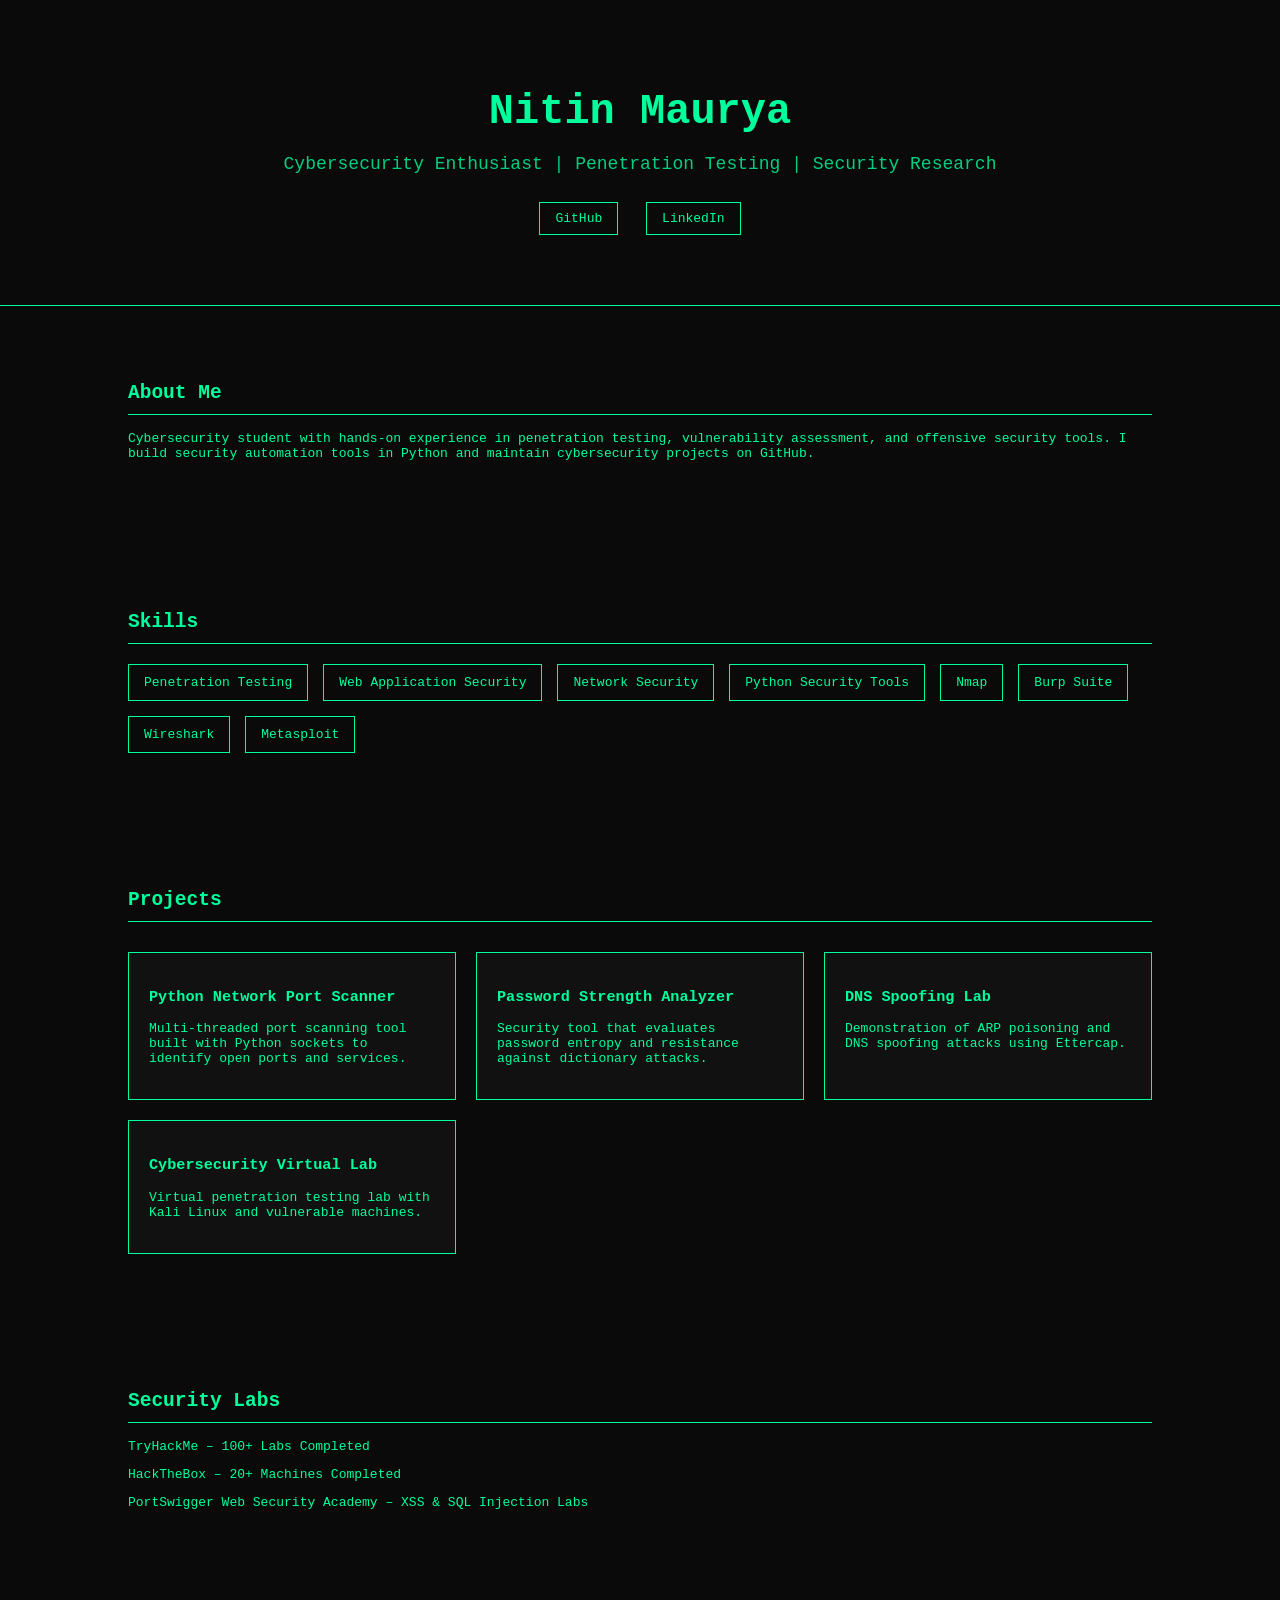
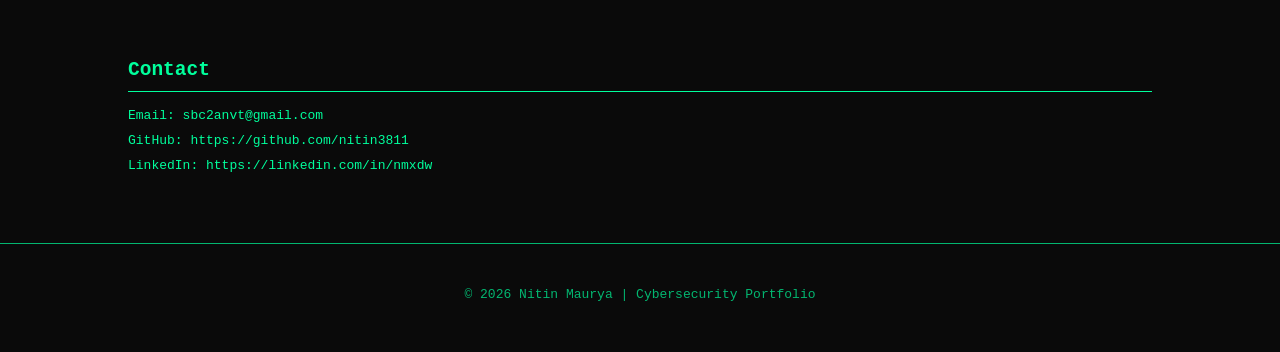
==== index.html @ 9205d160 "Add files via upload" ====
<!DOCTYPE html>
<html lang="en">
<head>
<meta charset="UTF-8">
<meta name="viewport" content="width=device-width, initial-scale=1.0">
<title>Nitin Maurya | Cybersecurity Portfolio</title>

<style>

/* GLOBAL STYLE */

body{
background:#0a0a0a;
color:#00ff9c;
font-family:monospace;
margin:0;
scroll-behavior:smooth;
}

/* HEADER */

header{
text-align:center;
padding:60px 20px;
border-bottom:1px solid #00ff9c;
}

header h1{
font-size:42px;
margin-bottom:10px;
}

header p{
font-size:18px;
opacity:0.8;
}

.links a{
color:#00ff9c;
text-decoration:none;
margin:10px;
padding:8px 15px;
border:1px solid #00ff9c;
display:inline-block;
}

.links a:hover{
background:#00ff9c;
color:black;
}

/* SECTION */

section{
padding:60px 10%;
}

h2{
border-bottom:1px solid #00ff9c;
padding-bottom:10px;
}

/* SKILLS */

.skills{
display:flex;
flex-wrap:wrap;
gap:15px;
margin-top:20px;
}

.skill{
border:1px solid #00ff9c;
padding:10px 15px;
}

/* PROJECTS */

.projects{
display:grid;
grid-template-columns:repeat(auto-fit,minmax(250px,1fr));
gap:20px;
margin-top:30px;
}

.card{
background:#111;
padding:20px;
border:1px solid #00ff9c;
transition:0.3s;
}

.card:hover{
transform:scale(1.05);
box-shadow:0 0 10px #00ff9c;
}

/* CONTACT */

.contact p{
margin:10px 0;
}

footer{
text-align:center;
padding:30px;
border-top:1px solid #00ff9c;
opacity:0.7;
}

</style>
</head>

<body>

<header>

<h1>Nitin Maurya</h1>

<p>Cybersecurity Enthusiast | Penetration Testing | Security Research</p>

<div class="links">

<a href="https://github.com/nitin3811" target="_blank">GitHub</a>

<a href="https://linkedin.com/in/nmxdw" target="_blank">LinkedIn</a>

</div>

</header>

<section>

<h2>About Me</h2>

<p>
Cybersecurity student with hands-on experience in penetration testing,
vulnerability assessment, and offensive security tools. I build security
automation tools in Python and maintain cybersecurity projects on GitHub.
</p>

</section>

<section>

<h2>Skills</h2>

<div class="skills">

<div class="skill">Penetration Testing</div>
<div class="skill">Web Application Security</div>
<div class="skill">Network Security</div>
<div class="skill">Python Security Tools</div>
<div class="skill">Nmap</div>
<div class="skill">Burp Suite</div>
<div class="skill">Wireshark</div>
<div class="skill">Metasploit</div>

</div>

</section>

<section>

<h2>Projects</h2>

<div class="projects">

<div class="card">
<h3>Python Network Port Scanner</h3>
<p>
Multi-threaded port scanning tool built with Python sockets to identify
open ports and services.
</p>
</div>

<div class="card">
<h3>Password Strength Analyzer</h3>
<p>
Security tool that evaluates password entropy and resistance against
dictionary attacks.
</p>
</div>

<div class="card">
<h3>DNS Spoofing Lab</h3>
<p>
Demonstration of ARP poisoning and DNS spoofing attacks using Ettercap.
</p>
</div>

<div class="card">
<h3>Cybersecurity Virtual Lab</h3>
<p>
Virtual penetration testing lab with Kali Linux and vulnerable machines.
</p>
</div>

</div>

</section>

<section>

<h2>Security Labs</h2>

<p>TryHackMe – 100+ Labs Completed</p>
<p>HackTheBox – 20+ Machines Completed</p>
<p>PortSwigger Web Security Academy – XSS & SQL Injection Labs</p>

</section>

<section class="contact">

<h2>Contact</h2>

<p>Email: sbc2anvt@gmail.com</p>

<p>GitHub: https://github.com/nitin3811</p>

<p>LinkedIn: https://linkedin.com/in/nmxdw</p>

</section>

<footer>

<p>© 2026 Nitin Maurya | Cybersecurity Portfolio</p>

</footer>

<script>

/* SIMPLE CARD ANIMATION */

document.querySelectorAll(".card").forEach(card => {

card.addEventListener("mouseover", () => {

card.style.transform="scale(1.05)";

});

card.addEventListener("mouseout", () => {

card.style.transform="scale(1)";

});

});

/* TERMINAL STYLE MESSAGE */

console.log("Cybersecurity Portfolio Loaded Successfully");

</script>

</body>
</html>
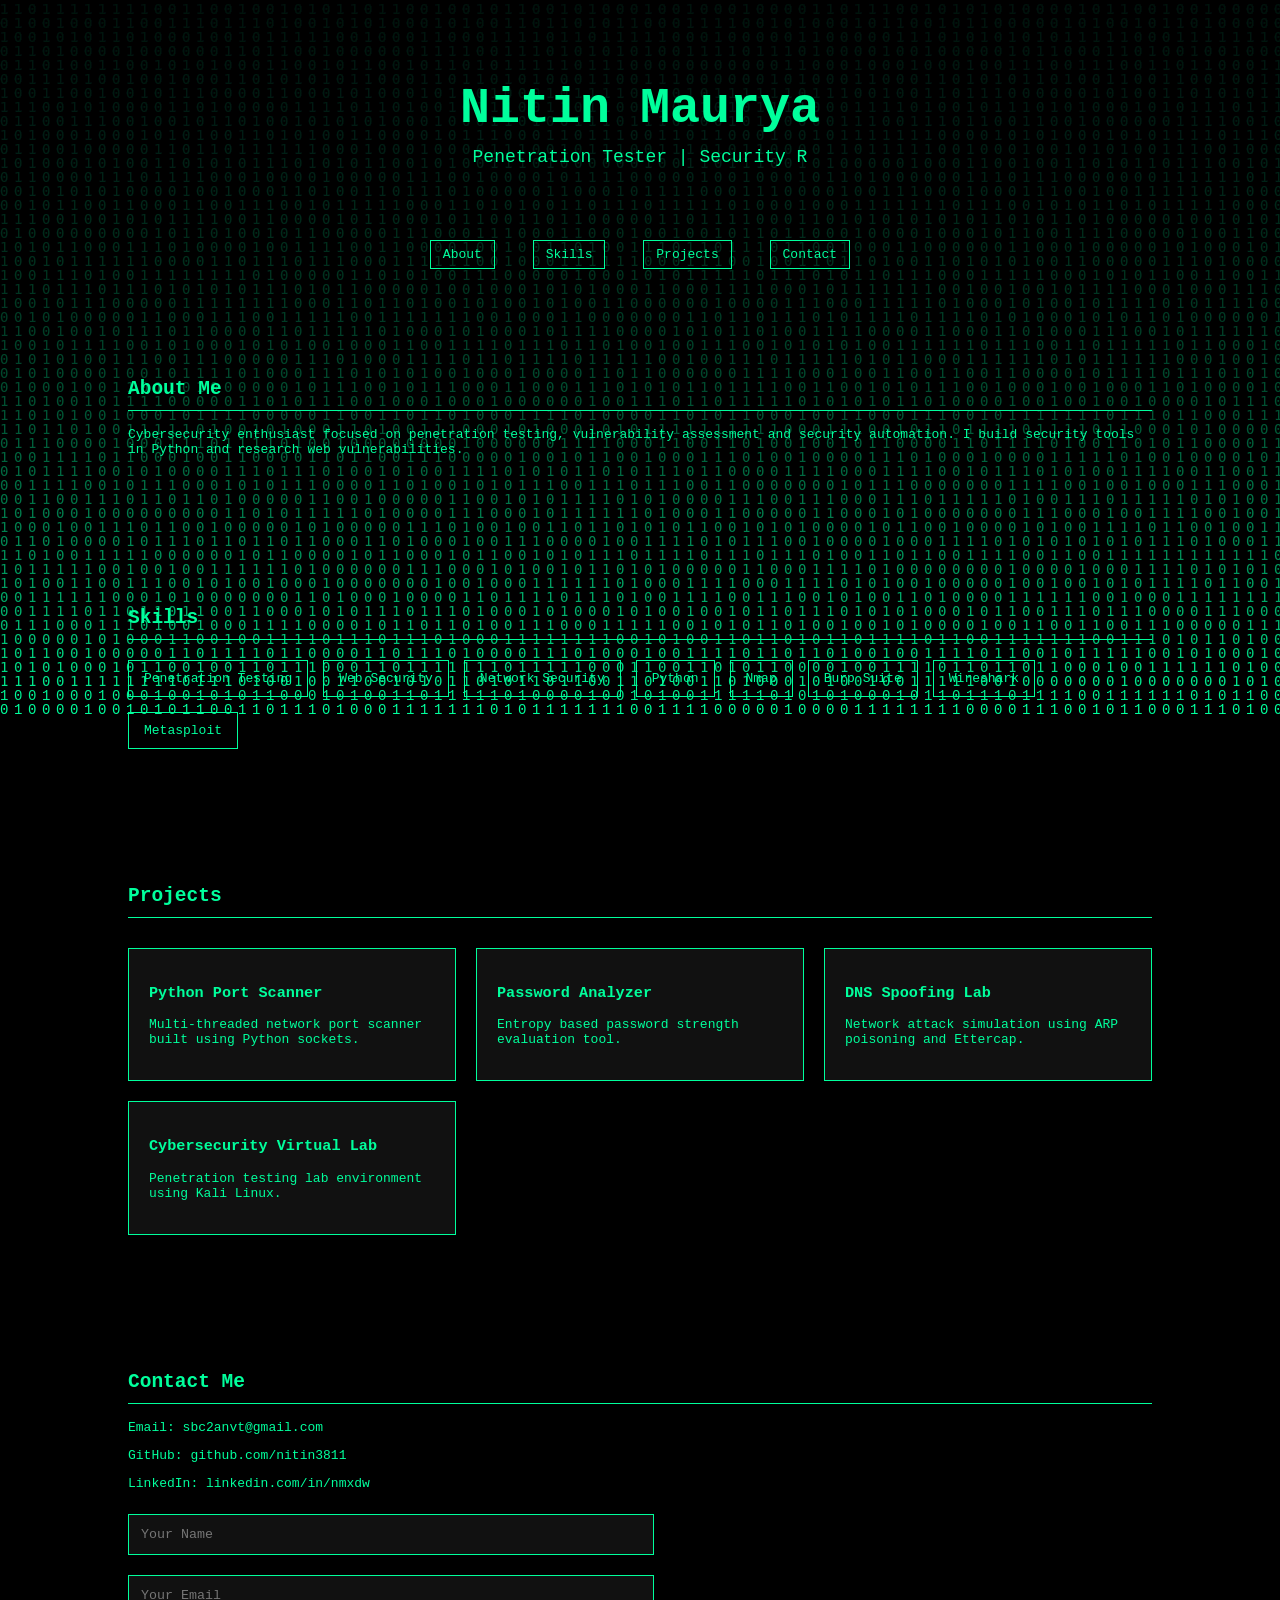
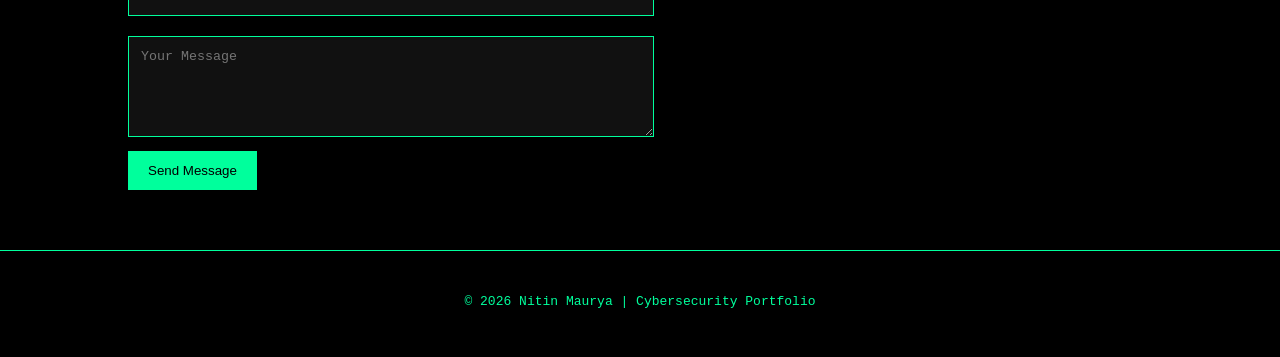
==== commit c0cf489e: "Update index.html" ====
--- a/index.html
+++ b/index.html
@@ -7,49 +7,61 @@
 
 <style>
 
-/* GLOBAL STYLE */
-
 body{
-background:#0a0a0a;
+margin:0;
+font-family:monospace;
+background:black;
 color:#00ff9c;
-font-family:monospace;
-margin:0;
-scroll-behavior:smooth;
+overflow-x:hidden;
+}
+
+/* MATRIX BACKGROUND */
+
+canvas{
+position:fixed;
+top:0;
+left:0;
+z-index:-1;
 }
 
 /* HEADER */
 
 header{
 text-align:center;
-padding:60px 20px;
-border-bottom:1px solid #00ff9c;
+padding:80px 20px;
 }
 
 header h1{
-font-size:42px;
-margin-bottom:10px;
-}
-
-header p{
+font-size:50px;
+margin:0;
+}
+
+.terminal{
 font-size:18px;
-opacity:0.8;
-}
-
-.links a{
+margin-top:10px;
+}
+
+/* NAV */
+
+nav{
+text-align:center;
+margin-bottom:40px;
+}
+
+nav a{
 color:#00ff9c;
+margin:0 15px;
 text-decoration:none;
-margin:10px;
-padding:8px 15px;
 border:1px solid #00ff9c;
-display:inline-block;
-}
-
-.links a:hover{
+padding:6px 12px;
+}
+
+nav a:hover{
 background:#00ff9c;
 color:black;
 }
 
-/* SECTION */
+/* SECTIONS */
 
 section{
 padding:60px 10%;
@@ -74,7 +86,7 @@
 padding:10px 15px;
 }
 
-/* PROJECTS */
+/* PROJECT CARDS */
 
 .projects{
 display:grid;
@@ -92,20 +104,38 @@
 
 .card:hover{
 transform:scale(1.05);
-box-shadow:0 0 10px #00ff9c;
-}
-
-/* CONTACT */
-
-.contact p{
+box-shadow:0 0 15px #00ff9c;
+}
+
+/* CONTACT FORM */
+
+.contact-form{
+max-width:500px;
+}
+
+.contact-form input,
+.contact-form textarea{
+width:100%;
+padding:12px;
 margin:10px 0;
+background:#111;
+border:1px solid #00ff9c;
+color:#00ff9c;
+font-family:monospace;
+}
+
+.contact-form button{
+padding:12px 20px;
+background:#00ff9c;
+border:none;
+color:black;
+cursor:pointer;
 }
 
 footer{
 text-align:center;
 padding:30px;
 border-top:1px solid #00ff9c;
-opacity:0.7;
 }
 
 </style>
@@ -113,44 +143,49 @@
 
 <body>
 
+<canvas id="matrix"></canvas>
+
 <header>
 
 <h1>Nitin Maurya</h1>
 
-<p>Cybersecurity Enthusiast | Penetration Testing | Security Research</p>
-
-<div class="links">
-
-<a href="https://github.com/nitin3811" target="_blank">GitHub</a>
-
-<a href="https://linkedin.com/in/nmxdw" target="_blank">LinkedIn</a>
-
+<div class="terminal">
+<span id="typing"></span>
 </div>
 
 </header>
 
-<section>
+<nav>
+
+<a href="#about">About</a>
+<a href="#skills">Skills</a>
+<a href="#projects">Projects</a>
+<a href="#contact">Contact</a>
+
+</nav>
+
+<section id="about">
 
 <h2>About Me</h2>
 
 <p>
-Cybersecurity student with hands-on experience in penetration testing,
-vulnerability assessment, and offensive security tools. I build security
-automation tools in Python and maintain cybersecurity projects on GitHub.
+Cybersecurity enthusiast focused on penetration testing,
+vulnerability assessment and security automation. I build
+security tools in Python and research web vulnerabilities.
 </p>
 
 </section>
 
-<section>
+<section id="skills">
 
 <h2>Skills</h2>
 
 <div class="skills">
 
 <div class="skill">Penetration Testing</div>
-<div class="skill">Web Application Security</div>
+<div class="skill">Web Security</div>
 <div class="skill">Network Security</div>
-<div class="skill">Python Security Tools</div>
+<div class="skill">Python</div>
 <div class="skill">Nmap</div>
 <div class="skill">Burp Suite</div>
 <div class="skill">Wireshark</div>
@@ -160,68 +195,62 @@
 
 </section>
 
-<section>
+<section id="projects">
 
 <h2>Projects</h2>
 
 <div class="projects">
 
 <div class="card">
-<h3>Python Network Port Scanner</h3>
-<p>
-Multi-threaded port scanning tool built with Python sockets to identify
-open ports and services.
-</p>
+<h3>Python Port Scanner</h3>
+<p>Multi-threaded network port scanner built using Python sockets.</p>
 </div>
 
 <div class="card">
-<h3>Password Strength Analyzer</h3>
-<p>
-Security tool that evaluates password entropy and resistance against
-dictionary attacks.
-</p>
+<h3>Password Analyzer</h3>
+<p>Entropy based password strength evaluation tool.</p>
 </div>
 
 <div class="card">
 <h3>DNS Spoofing Lab</h3>
-<p>
-Demonstration of ARP poisoning and DNS spoofing attacks using Ettercap.
-</p>
+<p>Network attack simulation using ARP poisoning and Ettercap.</p>
 </div>
 
 <div class="card">
 <h3>Cybersecurity Virtual Lab</h3>
-<p>
-Virtual penetration testing lab with Kali Linux and vulnerable machines.
-</p>
+<p>Penetration testing lab environment using Kali Linux.</p>
 </div>
 
 </div>
 
 </section>
 
-<section>
-
-<h2>Security Labs</h2>
-
-<p>TryHackMe – 100+ Labs Completed</p>
-<p>HackTheBox – 20+ Machines Completed</p>
-<p>PortSwigger Web Security Academy – XSS & SQL Injection Labs</p>
+<section id="contact">
+
+<h2>Contact Me</h2>
+
+<p>Email: sbc2anvt@gmail.com</p>
+<p>GitHub: github.com/nitin3811</p>
+<p>LinkedIn: linkedin.com/in/nmxdw</p>
+
+<div class="contact-form">
+
+<form id="contactForm">
+
+<input type="text" placeholder="Your Name" required>
+
+<input type="email" placeholder="Your Email" required>
+
+<textarea rows="5" placeholder="Your Message"></textarea>
+
+<button type="submit">Send Message</button>
+
+</form>
+
+</div>
 
 </section>
 
-<section class="contact">
-
-<h2>Contact</h2>
-
-<p>Email: sbc2anvt@gmail.com</p>
-
-<p>GitHub: https://github.com/nitin3811</p>
-
-<p>LinkedIn: https://linkedin.com/in/nmxdw</p>
-
-</section>
-
 <footer>
 
 <p>© 2026 Nitin Maurya | Cybersecurity Portfolio</p>
@@ -230,29 +259,81 @@
 
 <script>
 
-/* SIMPLE CARD ANIMATION */
-
-document.querySelectorAll(".card").forEach(card => {
-
-card.addEventListener("mouseover", () => {
-
-card.style.transform="scale(1.05)";
+/* MATRIX BACKGROUND */
+
+const canvas=document.getElementById("matrix");
+const ctx=canvas.getContext("2d");
+
+canvas.height=window.innerHeight;
+canvas.width=window.innerWidth;
+
+const letters="01";
+const fontSize=14;
+const columns=canvas.width/fontSize;
+
+const drops=[];
+
+for(let x=0;x<columns;x++)
+drops[x]=1;
+
+function draw(){
+
+ctx.fillStyle="rgba(0,0,0,0.05)";
+ctx.fillRect(0,0,canvas.width,canvas.height);
+
+ctx.fillStyle="#00ff9c";
+ctx.font=fontSize+"px monospace";
+
+for(let i=0;i<drops.length;i++){
+
+const text=letters.charAt(Math.floor(Math.random()*letters.length));
+
+ctx.fillText(text,i*fontSize,drops[i]*fontSize);
+
+if(drops[i]*fontSize>canvas.height && Math.random()>0.975)
+drops[i]=0;
+
+drops[i]++;
+
+}
+
+}
+
+setInterval(draw,33);
+
+/* TERMINAL TYPING EFFECT */
+
+const text="Penetration Tester | Security Researcher | Python Security Tools Developer";
+
+let i=0;
+
+function typing(){
+
+if(i<text.length){
+
+document.getElementById("typing").innerHTML+=text.charAt(i);
+
+i++;
+
+setTimeout(typing,50);
+
+}
+
+}
+
+typing();
+
+/* CONTACT FORM */
+
+document.getElementById("contactForm").addEventListener("submit",function(e){
+
+e.preventDefault();
+
+alert("Message sent successfully!");
 
 });
 
-card.addEventListener("mouseout", () => {
-
-card.style.transform="scale(1)";
-
-});
-
-});
-
-/* TERMINAL STYLE MESSAGE */
-
-console.log("Cybersecurity Portfolio Loaded Successfully");
-
 </script>
 
 </body>
-</html>+</html>
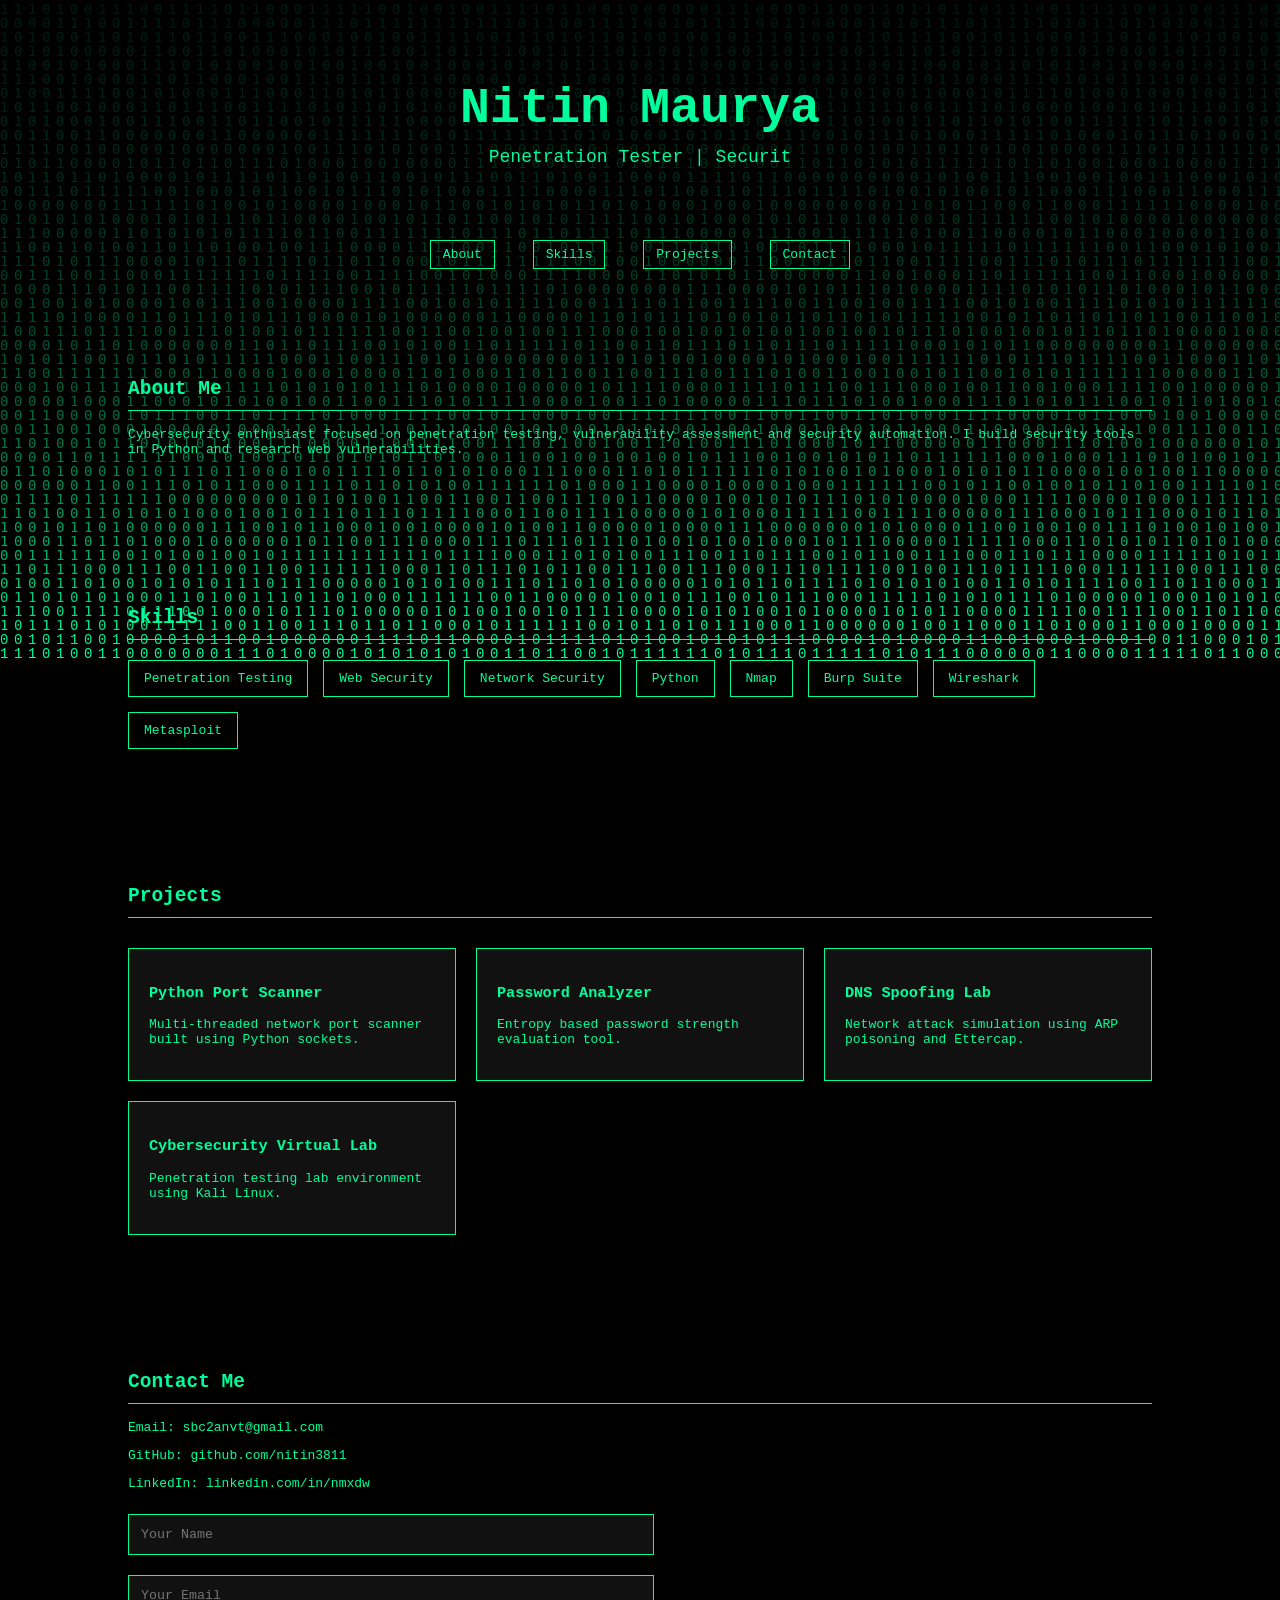
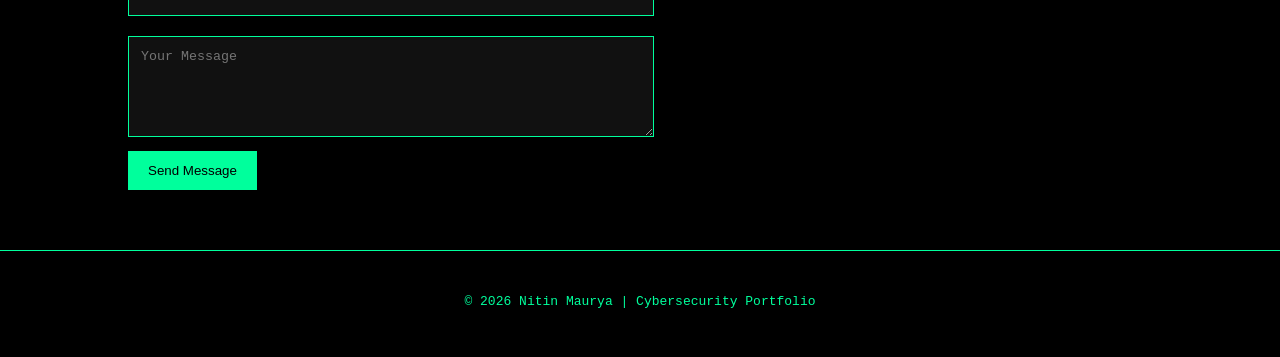
==== commit 46bb0801: "Fix HTML encoding issues in index.html" ====
--- a/index.html
+++ b/index.html
@@ -204,6 +204,9 @@
 <div class="card">
 <h3>Python Port Scanner</h3>
 <p>Multi-threaded network port scanner built using Python sockets.</p>
+  <a href=https://github.com/nitin3811/PORT-SCANNER/ target="_blank">
+</a>
+
 </div>
 
 <div class="card">
